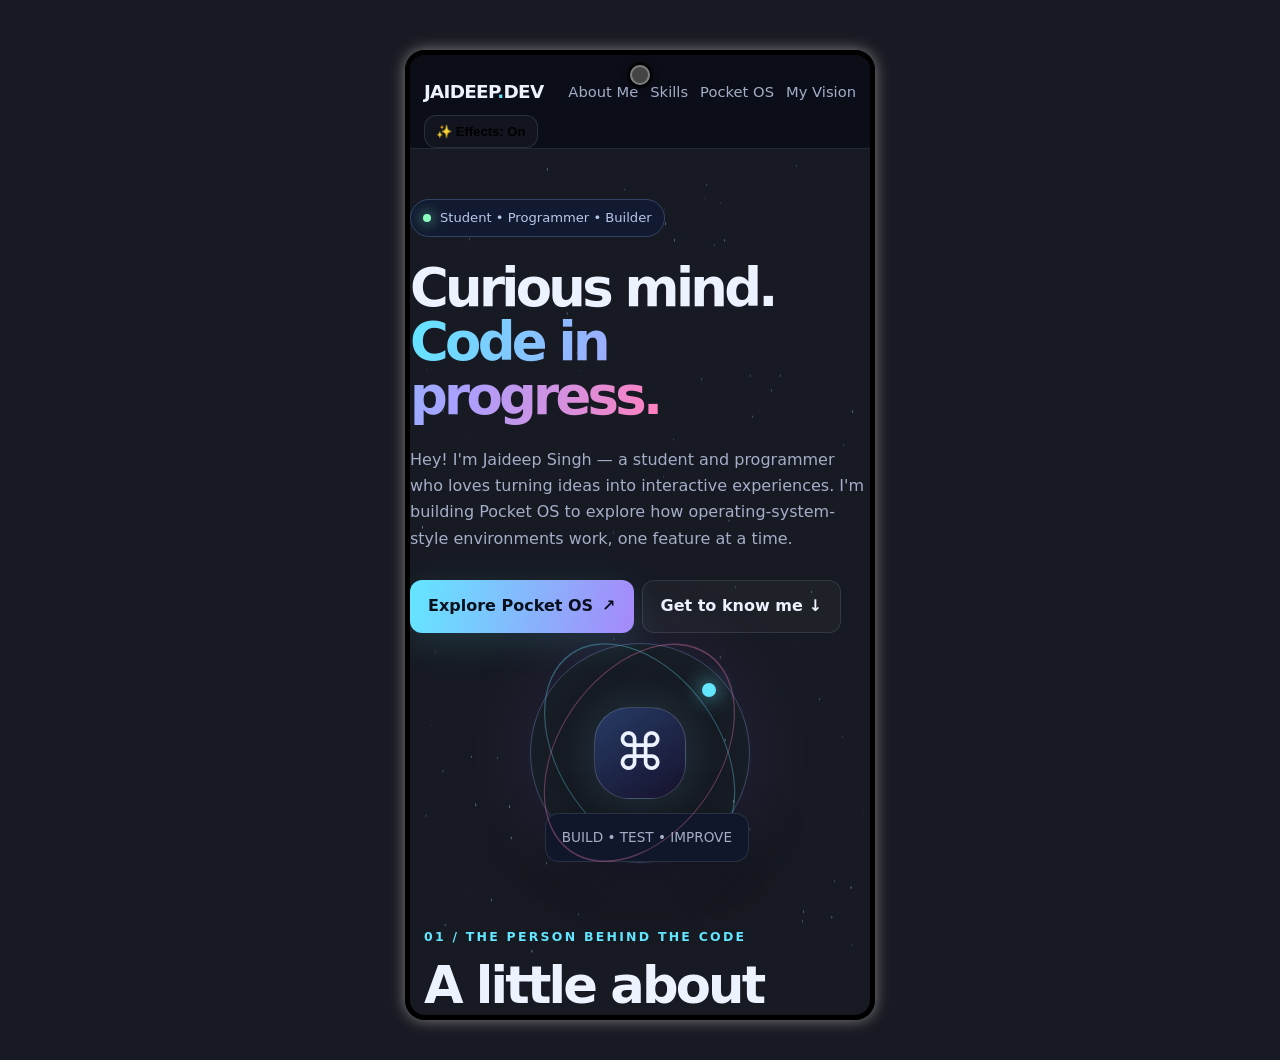
==== about.html @ 1006ee3d "Add files via upload" ====
<!DOCTYPE html>
<html lang="en">
<head>
<meta charset="UTF-8">
<meta name="viewport" content="width=device-width, initial-scale=1.0">
<meta name="theme-color" content="#080b16">
<meta name="description" content="About Jaideep Singh and Pocket OS — a creative operating-system-inspired web project.">
<title>About Us — Jaideep Singh & Pocket OS</title>
<style>
:root{--bg:#080b16;--panel:rgba(17,24,45,.76);--line:rgba(148,163,184,.18);--text:#edf2ff;--muted:#a4aec8;--cyan:#63e6ff;--violet:#a78bfa;--pink:#ff80bf;--green:#8bffbd}
*{box-sizing:border-box}html{scroll-behavior:smooth}body{margin:0;background:radial-gradient(ellipse at 12% 5%,#18234b 0,transparent 35%),radial-gradient(ellipse at 90% 35%,#281448 0,transparent 30%),var(--bg);color:var(--text);font-family:Inter,ui-sans-serif,system-ui,-apple-system,BlinkMacSystemFont,"Segoe UI",sans-serif;line-height:1.65;overflow-x:hidden}
#stars{position:fixed;inset:0;width:100%;height:100%;pointer-events:none;z-index:-1;opacity:.7}
a{color:inherit;text-decoration:none}.wrap{width:min(1120px,92%);margin:auto}.nav{position:sticky;top:0;z-index:10;background:rgba(8,11,22,.76);backdrop-filter:blur(16px);border-bottom:1px solid var(--line)}.nav-inner{height:72px;display:flex;align-items:center;justify-content:space-between;gap:20px}.brand{font-weight:850;letter-spacing:-.04em;font-size:1.15rem}.brand span{color:var(--cyan)}.nav-links{display:flex;gap:24px;color:var(--muted);font-size:.92rem}.nav-links a:hover{color:var(--cyan)}.menu-btn{display:none;background:none;color:var(--text);border:1px solid var(--line);border-radius:10px;padding:8px 12px;font-size:1.1rem}
.hero{padding:100px 0 82px;display:grid;grid-template-columns:1.2fr .8fr;align-items:center;gap:60px;min-height:570px}.eyebrow{display:inline-flex;align-items:center;gap:9px;border:1px solid #334466;background:#111a30;padding:7px 12px;border-radius:999px;color:#b8c8e9;font-size:.82rem}.pulse{width:8px;height:8px;background:var(--green);border-radius:50%;box-shadow:0 0 14px var(--green);animation:pulse 1.8s infinite}@keyframes pulse{50%{opacity:.4;transform:scale(.8)}}h1{font-size:clamp(2.8rem,6vw,5.5rem);line-height:1.02;letter-spacing:-.07em;margin:24px 0}h1 .gradient{background:linear-gradient(100deg,var(--cyan),#a9a0ff 55%,var(--pink));-webkit-background-clip:text;background-clip:text;color:transparent}.lead{color:var(--muted);font-size:1.12rem;max-width:650px}.actions{display:flex;gap:12px;flex-wrap:wrap;margin-top:28px}.btn{display:inline-flex;align-items:center;justify-content:center;gap:9px;border-radius:12px;padding:12px 18px;font-weight:750;border:1px solid var(--line);transition:transform .2s,box-shadow .2s}.btn:hover{transform:translateY(-3px)}.btn-primary{background:linear-gradient(100deg,#63e6ff,#a78bfa);color:#09101e;border:0;box-shadow:0 10px 35px #63e6ff22}.btn-secondary{background:#ffffff08}.visual{position:relative;display:grid;place-items:center;min-height:350px}.orbital{width:min(330px,75vw);aspect-ratio:1;border-radius:50%;border:1px solid #91a8ff55;display:grid;place-items:center;position:relative;box-shadow:0 0 80px #8b5cf622,inset 0 0 55px #63e6ff0b;animation:float 6s ease-in-out infinite}.orbital:before,.orbital:after{content:"";position:absolute;border:1px solid #63e6ff55;border-radius:50%;inset:13%;transform:rotate(55deg) scaleX(1.5)}.orbital:after{transform:rotate(-55deg) scaleX(1.5);border-color:#ff80bf55}.core{width:130px;height:130px;border-radius:35px;display:grid;place-items:center;font-size:3.2rem;background:linear-gradient(145deg,#263b65,#17132e);border:1px solid #ffffff2c;box-shadow:0 0 45px #63e6ff28}.satellite{position:absolute;width:14px;height:14px;border-radius:50%;background:var(--cyan);box-shadow:0 0 20px var(--cyan);top:18%;right:15%}.orbit-label{position:absolute;bottom:0;right:0;background:#10172b;border:1px solid var(--line);padding:12px 16px;border-radius:14px;color:var(--muted);font-size:.85rem;box-shadow:0 20px 60px #0005}@keyframes float{50%{transform:translateY(-12px) rotate(2deg)}}
section{padding:76px 0}.section-head{max-width:700px;margin-bottom:32px}.kicker{color:var(--cyan);font-size:.78rem;text-transform:uppercase;letter-spacing:.18em;font-weight:800}.section-head h2{font-size:clamp(2rem,4vw,3.2rem);letter-spacing:-.055em;line-height:1.1;margin:10px 0}.section-head p{color:var(--muted)}.grid{display:grid;grid-template-columns:repeat(3,1fr);gap:16px}.card{background:linear-gradient(145deg,#111a30c9,#0e1324d9);border:1px solid var(--line);border-radius:20px;padding:24px;transition:transform .25s,border-color .25s;position:relative;overflow:hidden}.card:hover{transform:translateY(-6px);border-color:#63e6ff66}.card-icon{width:45px;height:45px;border-radius:13px;display:grid;place-items:center;background:#63e6ff13;border:1px solid #63e6ff2a;font-size:1.35rem;margin-bottom:18px}.card h3{margin:0 0 8px;font-size:1.15rem}.card p{color:var(--muted);margin:0;font-size:.96rem}.tags{display:flex;flex-wrap:wrap;gap:9px;margin-top:20px}.tag{font-size:.83rem;padding:7px 11px;border-radius:9px;background:#111a30;border:1px solid #ffffff16;color:#d9e6ff}.about-layout{display:grid;grid-template-columns:1fr 1fr;gap:22px;align-items:stretch}.feature-panel{border-radius:24px;padding:30px;background:linear-gradient(135deg,#111a30,#17102b);border:1px solid var(--line)}.feature-panel h3{font-size:1.5rem;letter-spacing:-.04em;margin:8px 0 12px}.feature-panel p{color:var(--muted)}.mini-terminal{margin-top:22px;border:1px solid #334155;border-radius:14px;overflow:hidden;background:#070b14;font: .88rem/1.8 ui-monospace,SFMono-Regular,Consolas,monospace}.terminal-top{padding:9px 13px;border-bottom:1px solid #263247;color:#94a3b8;display:flex;gap:6px}.dot{width:8px;height:8px;border-radius:50%;background:#ff718b}.dot:nth-child(2){background:#ffd166}.dot:nth-child(3){background:#8bffbd}.terminal-body{padding:15px;color:#a9bddc}.terminal-body b{color:var(--green);font-weight:500}.terminal-body span{color:var(--cyan)}.timeline{display:grid;gap:15px}.step{display:grid;grid-template-columns:44px 1fr;gap:14px;align-items:start}.step-num{width:40px;height:40px;border:1px solid #63e6ff55;background:#63e6ff0d;border-radius:12px;display:grid;place-items:center;color:var(--cyan);font-weight:800}.step h4{margin:0 0 4px}.step p{margin:0;color:var(--muted);font-size:.94rem}.note{border-left:3px solid var(--violet);padding:13px 16px;background:#a78bfa0b;color:#c8c9e8;border-radius:0 12px 12px 0;margin-top:20px;font-size:.92rem}.cta{padding:42px;border-radius:28px;border:1px solid #63e6ff35;background:radial-gradient(ellipse at 100% 0,#30235b80,transparent 50%),linear-gradient(130deg,#111a30,#101225);display:flex;align-items:center;justify-content:space-between;gap:30px}.cta h2{font-size:clamp(1.8rem,4vw,2.8rem);letter-spacing:-.05em;line-height:1.1;margin:0 0 10px}.cta p{color:var(--muted);margin:0}.footer{border-top:1px solid var(--line);padding:30px 0;color:var(--muted);font-size:.88rem}.footer-inner{display:flex;justify-content:space-between;gap:15px;flex-wrap:wrap}.reveal{opacity:0;transform:translateY(22px);transition:opacity .7s ease,transform .7s ease}.reveal.visible{opacity:1;transform:none}.top-btn{position:fixed;right:20px;bottom:20px;width:44px;height:44px;border-radius:13px;background:#151d34;border:1px solid var(--line);color:var(--text);font-size:1.1rem;display:none;cursor:pointer;z-index:5}.top-btn.show{display:block}
@media(max-width:780px){.hero{grid-template-columns:1fr;gap:20px;padding:70px 0 45px}.visual{min-height:300px}.grid{grid-template-columns:1fr 1fr}.about-layout{grid-template-columns:1fr}.nav-links{display:none;position:absolute;top:72px;left:0;right:0;background:#0b1020;padding:20px 4%;border-bottom:1px solid var(--line);flex-direction:column;gap:15px}.nav-links.open{display:flex}.menu-btn{display:block}.cta{align-items:flex-start;flex-direction:column}}@media(max-width:520px){.grid{grid-template-columns:1fr}.hero{padding-top:55px}section{padding:55px 0}.card,.feature-panel{padding:21px}.cta{padding:27px}.orbital{width:260px}.core{width:105px;height:105px;font-size:2.5rem}}body.calm-motion *,body.calm-motion *::before,body.calm-motion *::after{animation:none!important;transition:none!important;scroll-behavior:auto!important}body.calm-motion #stars{opacity:.2}@media(prefers-reduced-motion:reduce){*,*::before,*::after{animation-duration:.01ms!important;animation-iteration-count:1!important;scroll-behavior:auto!important;transition-duration:.01ms!important}.reveal{opacity:1;transform:none}}

/* Phone-shaped viewport */
body{min-height:100vh;display:flex;justify-content:center;align-items:flex-start;padding:50px 12px 40px;background:#171a22}
.phone-shell{width:min(470px,100%);height:min(970px,calc(100vh - 32px));min-height:520px;max-width:100%;margin:0 auto;position:relative;overflow-x:hidden;overflow-y:auto;box-sizing:border-box;border:5px solid #000;border-radius:20px;box-shadow:0 0 15px grey; background-color: black,radial-gradient(ellipse at top,#18234b,#080b16 65%);background-size:cover;background-position:center;background-repeat:no-repeat;isolation:isolate;scrollbar-width:thin;scrollbar-color:#48536b #080b16}
.phone-shell #stars{position:absolute;inset:0;width:100%;height:100%;z-index:-1}
.phone-shell .cam-circle{width:20px;height:20px;border:2px solid grey;background:#444;border-radius:50%;position:absolute;left:50%;top:5px;margin:5px 0 0;transform:translateX(-50%);box-sizing:border-box;z-index:20;box-shadow:0 0 0 3px #0008,0 0 8px #000}
.phone-shell .nav{position:sticky;top:0}
.phone-shell .nav-inner{padding-top:22px}
.phone-shell .hero{padding-top:55px}
.phone-shell .top-btn{position:sticky;float:right;bottom:12px;margin-right:12px}
@media(max-width:520px){body{padding:20px 8px}.phone-shell{height:min(970px,calc(100vh - 40px));width:470px}}
/* ===== Laptop / Tablet: fixed phone size ===== */
@media (min-width: 481px) {
    body {
        padding: 50px 12px 40px;
    }
    .phone-shell {
        width: 470px;
        max-width: 100%;
        height: 970px;
    }
}

/* ===== Mobile: fixed phone size (full screen) ===== */
@media (max-width: 480px) {
    body {
        padding: 0px;
    }
    .phone-shell {
        width: 100vw;
        max-width: 100vw;
        height: 100vh;
        height: 100dvh;
        min-height: 0px;
        border: none;
        border-radius: 0px;
        box-shadow: none;
    }
}

/* Keep every child inside the phone's inner viewport */
.phone-shell,.phone-shell *{box-sizing:border-box;min-width:0}
.phone-shell img,.phone-shell svg,.phone-shell video,.phone-shell canvas{max-width:100%}
.phone-shell .wrap{width:100%;max-width:100%;padding-left:14px;padding-right:14px;margin-left:auto;margin-right:auto}
.phone-shell .nav-inner{height:auto;min-height:64px;gap:8px;flex-wrap:wrap}
.phone-shell .nav-links{gap:12px}
.phone-shell .hero{grid-template-columns:minmax(0,1fr);gap:10px;padding:50px 0 30px;min-height:0}
.phone-shell .hero>div:first-child{min-width:0}
.phone-shell h1{font-size:clamp(2rem,9vw,3.3rem);overflow-wrap:anywhere}
.phone-shell .lead{font-size:1rem}
.phone-shell .visual{min-height:220px}
.phone-shell .orbital{width:min(220px,72vw)}
.phone-shell .core{width:92px;height:92px}
.phone-shell section{padding:34px 0}
.phone-shell .grid{grid-template-columns:minmax(0,1fr);gap:12px}
.phone-shell .about-layout{grid-template-columns:minmax(0,1fr);gap:12px}
.phone-shell .card,.phone-shell .feature-panel{padding:17px;border-radius:16px}
.phone-shell .cta{padding:22px;gap:18px}
.phone-shell .footer-inner{flex-direction:column;gap:8px}
.phone-shell .tags{gap:6px}
.phone-shell .tag{overflow-wrap:anywhere}
.phone-shell .actions{gap:8px}
.phone-shell .btn{max-width:100%;white-space:normal}
.phone-shell .nav-links.open{left:0;right:0;width:100%}
.phone-shell .mini-terminal{max-width:100%;overflow:hidden}
.phone-shell .terminal-body{overflow-wrap:anywhere}
.phone-shell .step{grid-template-columns:38px minmax(0,1fr)}
.phone-shell .step-num{width:34px;height:34px}
.phone-shell .top-btn{position:sticky;float:right;bottom:12px;margin-right:12px}
@media(min-width:430px){
 .phone-shell .grid{grid-template-columns:repeat(2,minmax(0,1fr))}
 .phone-shell .grid .card:last-child:nth-child(odd){grid-column:1/-1}
}
@media(max-width:380px){
 .phone-shell{border-width:4px;border-radius:17px}
 .phone-shell .wrap{padding-left:10px;padding-right:10px}
 .phone-shell .nav-inner{padding-top:20px}
 .phone-shell .brand{font-size:1rem}
 .phone-shell .card,.phone-shell .feature-panel{padding:14px}
 .phone-shell .cta{padding:17px}
 .phone-shell .btn{padding:10px 12px;font-size:.9rem}
}

</style>
</head>
<body>
<div class="phone-shell" id="phoneShell">
<div class="cam-circle" id="cam-circle" aria-label="Front camera"></div>
<canvas id="stars" aria-hidden="true"></canvas>
<header class="nav"><div class="wrap nav-inner"><a class="brand" href="#home">JAIDEEP<span>.</span>DEV</a><nav class="nav-links" id="navLinks"><a href="#about">About Me</a><a href="#skills">Skills</a><a href="#pocket-os">Pocket OS</a><a href="#vision">My Vision</a></nav><div style="display:flex;gap:8px;align-items:center"><button class="btn btn-secondary" id="motionBtn" type="button" style="padding:8px 11px;font-size:.82rem" aria-pressed="false">✨ Effects: On</button><button class="menu-btn" id="menuBtn" aria-label="Toggle navigation" aria-expanded="false">☰</button></div></div></header>
<main id="home">
<div class="wrap hero"><div><div class="eyebrow"><span class="pulse"></span> Student • Programmer • Builder</div><h1>Curious mind.<br><span class="gradient">Code in progress.</span></h1><p class="lead">Hey! I'm Jaideep Singh — a student and programmer who loves turning ideas into interactive experiences. I'm building Pocket OS to explore how operating-system-style environments work, one feature at a time.</p><div class="actions"><a class="btn btn-primary" href="#pocket-os">Explore Pocket OS <span>↗</span></a><a class="btn btn-secondary" href="#about">Get to know me ↓</a></div></div><div class="visual" aria-label="Animated abstract orbit illustration"><div class="orbital"><div class="core">⌘</div><span class="satellite"></span><div class="orbit-label">BUILD • TEST • IMPROVE</div></div></div></div>
<section id="about"><div class="wrap"><div class="section-head reveal"><div class="kicker">01 / The person behind the code</div><h2>A little about me.</h2><p>I'm a 14-year-old student in Class 9 who enjoys programming, experimenting with web technologies, and learning by making things. I believe every project — even a buggy one — can teach you something valuable.</p></div><div class="grid"><article class="card reveal"><div class="card-icon">🎓</div><h3>Student first</h3><p>I'm currently in Class 9, balancing school with curiosity-driven coding projects and learning new concepts along the way.</p></article><article class="card reveal"><div class="card-icon">💻</div><h3>Hands-on learner</h3><p>I learn by building, testing, fixing mistakes, and trying again. Practical projects help me understand how code works in the real world.</p></article><article class="card reveal"><div class="card-icon">🚀</div><h3>Always improving</h3><p>I don't expect every project to be perfect. I treat bugs as part of development and keep improving my work step by step.</p></article></div></div></section>
<section id="skills"><div class="wrap"><div class="section-head reveal"><div class="kicker">02 / My toolbox</div><h2>Technologies I work with.</h2><p>These are the languages and tools I explore to create websites, logic, and small applications.</p></div><div class="about-layout"><div class="feature-panel reveal"><div class="kicker">Web development</div><h3>From pixels to interactions.</h3><p>HTML gives a page its structure, CSS shapes its appearance, and JavaScript makes it interactive. Together, they are the core tools behind Pocket OS.</p><div class="tags"><span class="tag">HTML5</span><span class="tag">CSS3</span><span class="tag">JavaScript</span></div></div><div class="feature-panel reveal"><div class="kicker">Programming & backend</div><h3>Exploring beyond the browser.</h3><p>I also work with general-purpose programming and backend tools to broaden my understanding of how software is built.</p><div class="tags"><span class="tag">Python</span><span class="tag">C++</span><span class="tag">Flask</span></div></div></div><p class="note reveal">My skills are a work in progress. I'm still learning, practicing, and discovering better ways to write and organize code.</p></div></section>
<section id="pocket-os"><div class="wrap"><div class="section-head reveal"><div class="kicker">03 / The main project</div><h2>Meet <span style="color:var(--cyan)">Pocket OS.</span></h2><p>A browser-based, operating-system-inspired project made for fun, curiosity, and learning. It is my way of exploring the ideas that make a desktop environment feel like a system.</p></div><div class="about-layout"><div class="feature-panel reveal"><div class="card-icon">▣</div><h3>A mini desktop experience</h3><p>Pocket OS is built primarily with vanilla HTML, CSS, and JavaScript — without relying on a large front-end framework for its core interface. The goal is to experiment with familiar desktop-style interactions inside a web page.</p><p>Depending on the features implemented, a project like this can include a desktop layout, app-like panels, menus, windows, settings, and small utilities. Each feature is an opportunity to learn how interface state and interactions fit together.</p><div class="tags"><span class="tag">Vanilla JavaScript</span><span class="tag">HTML</span><span class="tag">CSS</span><span class="tag">UI experiments</span></div></div><div class="feature-panel reveal"><div class="kicker">Why I started</div><h3>Curiosity over perfection.</h3><p>I started Pocket OS for fun because I wanted to understand what goes into making an operating system and a desktop-like environment. I wanted to explore the moving parts, the design decisions, and the logic behind interactive software.</p><div class="mini-terminal"><div class="terminal-top"><i class="dot"></i><i class="dot"></i><i class="dot"></i><span style="margin-left:8px">pocket-os / dev-log</span></div><div class="terminal-body"><div><span>></span> project.start()</div><div><span>></span> learn_by_building = <b>true</b></div><div><span>></span> bugs_found = <b>"a lot"</b></div><div><span>></span> keep_improving()</div><div><span>></span> <b>Ready for the next update_</b></div></div></div></div></div><div class="grid" style="margin-top:18px"><article class="card reveal"><div class="card-icon">🧩</div><h3>Learning by connecting pieces</h3><p>Building a desktop-like interface teaches me how components, events, styling, and application state can work together.</p></article><article class="card reveal"><div class="card-icon">🐛</div><h3>Bugs are part of the journey</h3><p>Pocket OS still has bugs and rough edges. I know it isn't perfect, and I'm working to fix issues and improve it as I learn more.</p></article><article class="card reveal"><div class="card-icon">🔧</div><h3>Small, steady updates</h3><p>My approach is to experiment, notice what doesn't work, make changes, and keep moving forward rather than waiting for everything to be perfect.</p></article></div><p class="note reveal"><strong>Quick clarification:</strong> Pocket OS is a learning project that runs in a browser; it is not a replacement for a real operating system or a claim to implement a full OS kernel. The project is about exploring OS-inspired ideas through web development.</p></div></section>
<section id="vision"><div class="wrap"><div class="section-head reveal"><div class="kicker">04 / The process</div><h2>How I like to build.</h2><p>Every project is a cycle of ideas, experiments, discoveries, and improvements.</p></div><div class="about-layout"><div class="timeline reveal"><div class="step"><div class="step-num">01</div><div><h4>Imagine</h4><p>Start with an idea and think about what the experience should do.</p></div></div><div class="step"><div class="step-num">02</div><div><h4>Build</h4><p>Turn the idea into a working experiment using the tools I know.</p></div></div><div class="step"><div class="step-num">03</div><div><h4>Test & debug</h4><p>Try it out, find bugs, and understand why something behaves unexpectedly.</p></div></div><div class="step"><div class="step-num">04</div><div><h4>Improve</h4><p>Make changes, learn from the process, and plan the next feature.</p></div></div></div><div class="feature-panel reveal"><div class="kicker">Looking ahead</div><h3>There's always more to learn.</h3><p>I want to keep growing as a programmer, make Pocket OS more stable and useful, explore new ideas, and strengthen my understanding of software development.</p><p>For me, success isn't only about finishing a project. It's also about understanding more today than I did yesterday.</p><div class="tags"><span class="tag">Curiosity</span><span class="tag">Consistency</span><span class="tag">Creativity</span><span class="tag">Learning</span></div></div></div></div></section>
<section><div class="wrap"><div class="cta reveal"><div><h2>Thanks for stopping by.</h2><p>This is just one part of my coding journey — Pocket OS and I are still evolving.</p></div><a class="btn btn-primary" href="#home">Back to top ↑</a></div></section>
</main>
<footer class="footer"><div class="wrap footer-inner"><span>© <span id="year"></span> Jaideep Singh · Built with curiosity.</span><span>Made with HTML, CSS & vanilla JavaScript</span></div></footer><button class="top-btn" id="topBtn" aria-label="Back to top">↑</button>
</div><!-- /phone-shell -->
<script>
const canvas=document.getElementById('stars'),ctx=canvas.getContext('2d');let stars=[],w=0,h=0;
function resize(){w=canvas.width=window.innerWidth*devicePixelRatio;h=canvas.height=window.innerHeight*devicePixelRatio;canvas.style.width=window.innerWidth+'px';canvas.style.height=window.innerHeight+'px';stars=Array.from({length:Math.min(130,Math.floor(window.innerWidth/9))},()=>({x:Math.random()*w,y:Math.random()*h,r:Math.random()*1.5+.3,a:Math.random()*.55+.15,s:Math.random()*.18+.03}));}
function draw(){ctx.clearRect(0,0,w,h);for(const p of stars){p.a+=Math.sin(Date.now()*.001*p.s+p.x)*.001;ctx.fillStyle=`rgba(175,210,255,${Math.max(.08,Math.min(.8,p.a))})`;ctx.beginPath();ctx.arc(p.x,p.y,p.r*devicePixelRatio,0,Math.PI*2);ctx.fill();}requestAnimationFrame(draw)}
resize();draw();window.addEventListener('resize',resize);
const observer=new IntersectionObserver(entries=>entries.forEach(e=>{if(e.isIntersecting){e.target.classList.add('visible');observer.unobserve(e.target)}}),{threshold:.12});document.querySelectorAll('.reveal').forEach(el=>observer.observe(el));
const menuBtn=document.getElementById('menuBtn'),navLinks=document.getElementById('navLinks');menuBtn.addEventListener('click',()=>{const open=navLinks.classList.toggle('open');menuBtn.setAttribute('aria-expanded',String(open));menuBtn.textContent=open?'✕':'☰'});navLinks.querySelectorAll('a').forEach(a=>a.addEventListener('click',()=>{navLinks.classList.remove('open');menuBtn.setAttribute('aria-expanded','false');menuBtn.textContent='☰'}));
const topBtn=document.getElementById('topBtn');window.addEventListener('scroll',()=>topBtn.classList.toggle('show',window.scrollY>450));topBtn.addEventListener('click',()=>window.scrollTo({top:0,behavior:'smooth'}));document.getElementById('year').textContent=new Date().getFullYear();
const motionBtn=document.getElementById('motionBtn');motionBtn.addEventListener('click',()=>{const calm=document.body.classList.toggle('calm-motion');motionBtn.setAttribute('aria-pressed',String(!calm));motionBtn.textContent=calm?'✨ Effects: Off':'✨ Effects: On';});
</script>
</body>
</html>
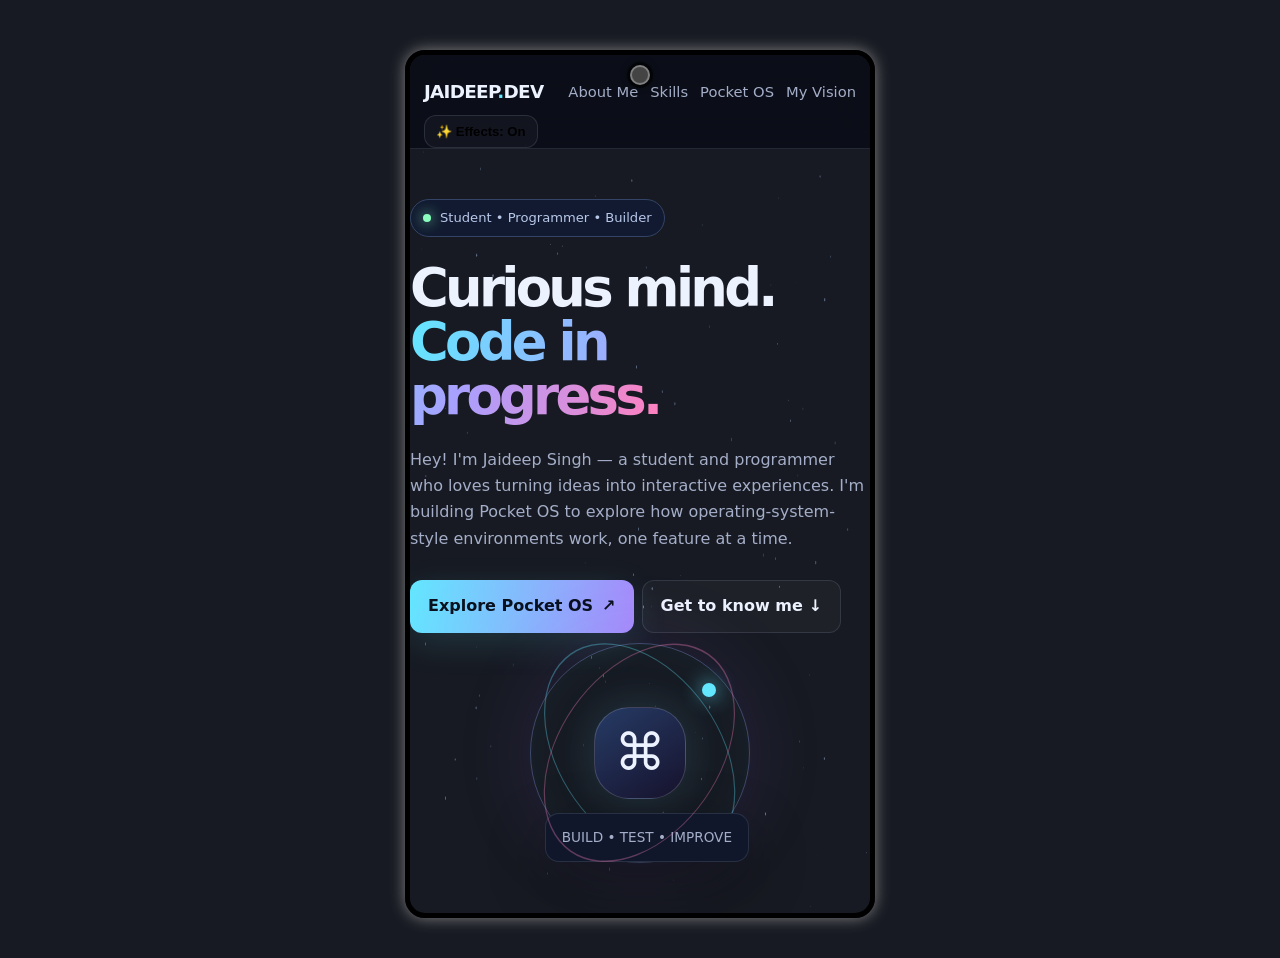
==== commit 68758aa6: "Add files via upload" ====
--- a/about.html
+++ b/about.html
@@ -27,31 +27,46 @@
 @media(max-width:520px){body{padding:20px 8px}.phone-shell{height:min(970px,calc(100vh - 40px));width:470px}}
 /* ===== Laptop / Tablet: fixed phone size ===== */
 @media (min-width: 481px) {
-    body {
-        padding: 50px 12px 40px;
-    }
-    .phone-shell {
-        width: 470px;
-        max-width: 100%;
-        height: 970px;
-    }
+    :root{--bg:#080b16;--panel:rgba(17,24,45,.76);--line:rgba(148,163,184,.18);--text:#edf2ff;--muted:#a4aec8;--cyan:#63e6ff;--violet:#a78bfa;--pink:#ff80bf;--green:#8bffbd}
+    *{box-sizing:border-box}html{scroll-behavior:smooth}body{margin:0;background:radial-gradient(ellipse at 12% 5%,#18234b 0,transparent 35%),radial-gradient(ellipse at 90% 35%,#281448 0,transparent 30%),var(--bg);color:var(--text);font-family:Inter,ui-sans-serif,system-ui,-apple-system,BlinkMacSystemFont,"Segoe UI",sans-serif;line-height:1.65;overflow-x:hidden}
+    #stars{position:fixed;inset:0;width:100%;height:100%;pointer-events:none;z-index:-1;opacity:.7}
+    a{color:inherit;text-decoration:none}.wrap{width:min(1120px,92%);margin:auto}.nav{position:sticky;top:0;z-index:10;background:rgba(8,11,22,.76);backdrop-filter:blur(16px);border-bottom:1px solid var(--line)}.nav-inner{height:72px;display:flex;align-items:center;justify-content:space-between;gap:20px}.brand{font-weight:850;letter-spacing:-.04em;font-size:1.15rem}.brand span{color:var(--cyan)}.nav-links{display:flex;gap:24px;color:var(--muted);font-size:.92rem}.nav-links a:hover{color:var(--cyan)}.menu-btn{display:none;background:none;color:var(--text);border:1px solid var(--line);border-radius:10px;padding:8px 12px;font-size:1.1rem}
+    .hero{padding:100px 0 82px;display:grid;grid-template-columns:1.2fr .8fr;align-items:center;gap:60px;min-height:570px}.eyebrow{display:inline-flex;align-items:center;gap:9px;border:1px solid #334466;background:#111a30;padding:7px 12px;border-radius:999px;color:#b8c8e9;font-size:.82rem}.pulse{width:8px;height:8px;background:var(--green);border-radius:50%;box-shadow:0 0 14px var(--green);animation:pulse 1.8s infinite}@keyframes pulse{50%{opacity:.4;transform:scale(.8)}}h1{font-size:clamp(2.8rem,6vw,5.5rem);line-height:1.02;letter-spacing:-.07em;margin:24px 0}h1 .gradient{background:linear-gradient(100deg,var(--cyan),#a9a0ff 55%,var(--pink));-webkit-background-clip:text;background-clip:text;color:transparent}.lead{color:var(--muted);font-size:1.12rem;max-width:650px}.actions{display:flex;gap:12px;flex-wrap:wrap;margin-top:28px}.btn{display:inline-flex;align-items:center;justify-content:center;gap:9px;border-radius:12px;padding:12px 18px;font-weight:750;border:1px solid var(--line);transition:transform .2s,box-shadow .2s}.btn:hover{transform:translateY(-3px)}.btn-primary{background:linear-gradient(100deg,#63e6ff,#a78bfa);color:#09101e;border:0;box-shadow:0 10px 35px #63e6ff22}.btn-secondary{background:#ffffff08}.visual{position:relative;display:grid;place-items:center;min-height:350px}.orbital{width:min(330px,75vw);aspect-ratio:1;border-radius:50%;border:1px solid #91a8ff55;display:grid;place-items:center;position:relative;box-shadow:0 0 80px #8b5cf622,inset 0 0 55px #63e6ff0b;animation:float 6s ease-in-out infinite}.orbital:before,.orbital:after{content:"";position:absolute;border:1px solid #63e6ff55;border-radius:50%;inset:13%;transform:rotate(55deg) scaleX(1.5)}.orbital:after{transform:rotate(-55deg) scaleX(1.5);border-color:#ff80bf55}.core{width:130px;height:130px;border-radius:35px;display:grid;place-items:center;font-size:3.2rem;background:linear-gradient(145deg,#263b65,#17132e);border:1px solid #ffffff2c;box-shadow:0 0 45px #63e6ff28}.satellite{position:absolute;width:14px;height:14px;border-radius:50%;background:var(--cyan);box-shadow:0 0 20px var(--cyan);top:18%;right:15%}.orbit-label{position:absolute;bottom:0;right:0;background:#10172b;border:1px solid var(--line);padding:12px 16px;border-radius:14px;color:var(--muted);font-size:.85rem;box-shadow:0 20px 60px #0005}@keyframes float{50%{transform:translateY(-12px) rotate(2deg)}}
+    section{padding:76px 0}.section-head{max-width:700px;margin-bottom:32px}.kicker{color:var(--cyan);font-size:.78rem;text-transform:uppercase;letter-spacing:.18em;font-weight:800}.section-head h2{font-size:clamp(2rem,4vw,3.2rem);letter-spacing:-.055em;line-height:1.1;margin:10px 0}.section-head p{color:var(--muted)}.grid{display:grid;grid-template-columns:repeat(3,1fr);gap:16px}.card{background:linear-gradient(145deg,#111a30c9,#0e1324d9);border:1px solid var(--line);border-radius:20px;padding:24px;transition:transform .25s,border-color .25s;position:relative;overflow:hidden}.card:hover{transform:translateY(-6px);border-color:#63e6ff66}.card-icon{width:45px;height:45px;border-radius:13px;display:grid;place-items:center;background:#63e6ff13;border:1px solid #63e6ff2a;font-size:1.35rem;margin-bottom:18px}.card h3{margin:0 0 8px;font-size:1.15rem}.card p{color:var(--muted);margin:0;font-size:.96rem}.tags{display:flex;flex-wrap:wrap;gap:9px;margin-top:20px}.tag{font-size:.83rem;padding:7px 11px;border-radius:9px;background:#111a30;border:1px solid #ffffff16;color:#d9e6ff}.about-layout{display:grid;grid-template-columns:1fr 1fr;gap:22px;align-items:stretch}.feature-panel{border-radius:24px;padding:30px;background:linear-gradient(135deg,#111a30,#17102b);border:1px solid var(--line)}.feature-panel h3{font-size:1.5rem;letter-spacing:-.04em;margin:8px 0 12px}.feature-panel p{color:var(--muted)}.mini-terminal{margin-top:22px;border:1px solid #334155;border-radius:14px;overflow:hidden;background:#070b14;font: .88rem/1.8 ui-monospace,SFMono-Regular,Consolas,monospace}.terminal-top{padding:9px 13px;border-bottom:1px solid #263247;color:#94a3b8;display:flex;gap:6px}.dot{width:8px;height:8px;border-radius:50%;background:#ff718b}.dot:nth-child(2){background:#ffd166}.dot:nth-child(3){background:#8bffbd}.terminal-body{padding:15px;color:#a9bddc}.terminal-body b{color:var(--green);font-weight:500}.terminal-body span{color:var(--cyan)}.timeline{display:grid;gap:15px}.step{display:grid;grid-template-columns:44px 1fr;gap:14px;align-items:start}.step-num{width:40px;height:40px;border:1px solid #63e6ff55;background:#63e6ff0d;border-radius:12px;display:grid;place-items:center;color:var(--cyan);font-weight:800}.step h4{margin:0 0 4px}.step p{margin:0;color:var(--muted);font-size:.94rem}.note{border-left:3px solid var(--violet);padding:13px 16px;background:#a78bfa0b;color:#c8c9e8;border-radius:0 12px 12px 0;margin-top:20px;font-size:.92rem}.cta{padding:42px;border-radius:28px;border:1px solid #63e6ff35;background:radial-gradient(ellipse at 100% 0,#30235b80,transparent 50%),linear-gradient(130deg,#111a30,#101225);display:flex;align-items:center;justify-content:space-between;gap:30px}.cta h2{font-size:clamp(1.8rem,4vw,2.8rem);letter-spacing:-.05em;line-height:1.1;margin:0 0 10px}.cta p{color:var(--muted);margin:0}.footer{border-top:1px solid var(--line);padding:30px 0;color:var(--muted);font-size:.88rem}.footer-inner{display:flex;justify-content:space-between;gap:15px;flex-wrap:wrap}.reveal{opacity:0;transform:translateY(22px);transition:opacity .7s ease,transform .7s ease}.reveal.visible{opacity:1;transform:none}.top-btn{position:fixed;right:20px;bottom:20px;width:44px;height:44px;border-radius:13px;background:#151d34;border:1px solid var(--line);color:var(--text);font-size:1.1rem;display:none;cursor:pointer;z-index:5}.top-btn.show{display:block}
+    @media(max-width:780px){.hero{grid-template-columns:1fr;gap:20px;padding:70px 0 45px}.visual{min-height:300px}.grid{grid-template-columns:1fr 1fr}.about-layout{grid-template-columns:1fr}.nav-links{display:none;position:absolute;top:72px;left:0;right:0;background:#0b1020;padding:20px 4%;border-bottom:1px solid var(--line);flex-direction:column;gap:15px}.nav-links.open{display:flex}.menu-btn{display:block}.cta{align-items:flex-start;flex-direction:column}}@media(max-width:520px){.grid{grid-template-columns:1fr}.hero{padding-top:55px}section{padding:55px 0}.card,.feature-panel{padding:21px}.cta{padding:27px}.orbital{width:260px}.core{width:105px;height:105px;font-size:2.5rem}}body.calm-motion *,body.calm-motion *::before,body.calm-motion *::after{animation:none!important;transition:none!important;scroll-behavior:auto!important}body.calm-motion #stars{opacity:.2}@media(prefers-reduced-motion:reduce){*,*::before,*::after{animation-duration:.01ms!important;animation-iteration-count:1!important;scroll-behavior:auto!important;transition-duration:.01ms!important}.reveal{opacity:1;transform:none}}
+    
+    /* Phone-shaped viewport */
+    body{min-height:100vh;display:flex;justify-content:center;align-items:flex-start;padding:50px 12px 40px;background:#171a22}
+    .phone-shell{width:min(470px,100%);height:min(970px,calc(100vh - 32px));min-height:520px;max-width:100%;margin:0 auto;position:relative;overflow-x:hidden;overflow-y:auto;box-sizing:border-box;border:5px solid #000;border-radius:20px;box-shadow:0 0 15px grey; background-color: black,radial-gradient(ellipse at top,#18234b,#080b16 65%);background-size:cover;background-position:center;background-repeat:no-repeat;isolation:isolate;scrollbar-width:thin;scrollbar-color:#48536b #080b16}
+    .phone-shell #stars{position:absolute;inset:0;width:100%;height:100%;z-index:-1}
+    .phone-shell .cam-circle{width:20px;height:20px;border:2px solid grey;background:#444;border-radius:50%;position:absolute;left:50%;top:5px;margin:5px 0 0;transform:translateX(-50%);box-sizing:border-box;z-index:20;box-shadow:0 0 0 3px #0008,0 0 8px #000}
+    .phone-shell .nav{position:sticky;top:0}
+    .phone-shell .nav-inner{padding-top:22px}
+    .phone-shell .hero{padding-top:55px}
+    .phone-shell .top-btn{position:sticky;float:right;bottom:12px;margin-right:12px}
+    @media(max-width:520px){body{padding:20px 8px}.phone-shell{height:min(970px,calc(100vh - 40px));width:470px}}
 }
 
 /* ===== Mobile: fixed phone size (full screen) ===== */
 @media (max-width: 480px) {
-    body {
-        padding: 0px;
-    }
-    .phone-shell {
-        width: 100vw;
-        max-width: 100vw;
-        height: 100vh;
-        height: 100dvh;
-        min-height: 0px;
-        border: none;
-        border-radius: 0px;
-        box-shadow: none;
-    }
+:root{--bg:#080b16;--panel:rgba(17,24,45,.76);--line:rgba(148,163,184,.18);--text:#edf2ff;--muted:#a4aec8;--cyan:#63e6ff;--violet:#a78bfa;--pink:#ff80bf;--green:#8bffbd}
+    *{box-sizing:border-box}html{scroll-behavior:smooth}body{margin:0;background:radial-gradient(ellipse at 12% 5%,#18234b 0,transparent 35%),radial-gradient(ellipse at 90% 35%,#281448 0,transparent 30%),var(--bg);color:var(--text);font-family:Inter,ui-sans-serif,system-ui,-apple-system,BlinkMacSystemFont,"Segoe UI",sans-serif;line-height:1.65;overflow-x:hidden}
+    #stars{position:fixed;inset:0;width:100%;height:100%;pointer-events:none;z-index:-1;opacity:.7}
+    a{color:inherit;text-decoration:none}.wrap{width:min(1120px,92%);margin:auto}.nav{position:sticky;top:0;z-index:10;background:rgba(8,11,22,.76);backdrop-filter:blur(16px);border-bottom:1px solid var(--line)}.nav-inner{height:72px;display:flex;align-items:center;justify-content:space-between;gap:20px}.brand{font-weight:850;letter-spacing:-.04em;font-size:1.15rem}.brand span{color:var(--cyan)}.nav-links{display:flex;gap:24px;color:var(--muted);font-size:.92rem}.nav-links a:hover{color:var(--cyan)}.menu-btn{display:none;background:none;color:var(--text);border:1px solid var(--line);border-radius:10px;padding:8px 12px;font-size:1.1rem}
+    .hero{padding:100px 0 82px;display:grid;grid-template-columns:1.2fr .8fr;align-items:center;gap:60px;min-height:570px}.eyebrow{display:inline-flex;align-items:center;gap:9px;border:1px solid #334466;background:#111a30;padding:7px 12px;border-radius:999px;color:#b8c8e9;font-size:.82rem}.pulse{width:8px;height:8px;background:var(--green);border-radius:50%;box-shadow:0 0 14px var(--green);animation:pulse 1.8s infinite}@keyframes pulse{50%{opacity:.4;transform:scale(.8)}}h1{font-size:clamp(2.8rem,6vw,5.5rem);line-height:1.02;letter-spacing:-.07em;margin:24px 0}h1 .gradient{background:linear-gradient(100deg,var(--cyan),#a9a0ff 55%,var(--pink));-webkit-background-clip:text;background-clip:text;color:transparent}.lead{color:var(--muted);font-size:1.12rem;max-width:650px}.actions{display:flex;gap:12px;flex-wrap:wrap;margin-top:28px}.btn{display:inline-flex;align-items:center;justify-content:center;gap:9px;border-radius:12px;padding:12px 18px;font-weight:750;border:1px solid var(--line);transition:transform .2s,box-shadow .2s}.btn:hover{transform:translateY(-3px)}.btn-primary{background:linear-gradient(100deg,#63e6ff,#a78bfa);color:#09101e;border:0;box-shadow:0 10px 35px #63e6ff22}.btn-secondary{background:#ffffff08}.visual{position:relative;display:grid;place-items:center;min-height:350px}.orbital{width:min(330px,75vw);aspect-ratio:1;border-radius:50%;border:1px solid #91a8ff55;display:grid;place-items:center;position:relative;box-shadow:0 0 80px #8b5cf622,inset 0 0 55px #63e6ff0b;animation:float 6s ease-in-out infinite}.orbital:before,.orbital:after{content:"";position:absolute;border:1px solid #63e6ff55;border-radius:50%;inset:13%;transform:rotate(55deg) scaleX(1.5)}.orbital:after{transform:rotate(-55deg) scaleX(1.5);border-color:#ff80bf55}.core{width:130px;height:130px;border-radius:35px;display:grid;place-items:center;font-size:3.2rem;background:linear-gradient(145deg,#263b65,#17132e);border:1px solid #ffffff2c;box-shadow:0 0 45px #63e6ff28}.satellite{position:absolute;width:14px;height:14px;border-radius:50%;background:var(--cyan);box-shadow:0 0 20px var(--cyan);top:18%;right:15%}.orbit-label{position:absolute;bottom:0;right:0;background:#10172b;border:1px solid var(--line);padding:12px 16px;border-radius:14px;color:var(--muted);font-size:.85rem;box-shadow:0 20px 60px #0005}@keyframes float{50%{transform:translateY(-12px) rotate(2deg)}}
+    section{padding:76px 0}.section-head{max-width:700px;margin-bottom:32px}.kicker{color:var(--cyan);font-size:.78rem;text-transform:uppercase;letter-spacing:.18em;font-weight:800}.section-head h2{font-size:clamp(2rem,4vw,3.2rem);letter-spacing:-.055em;line-height:1.1;margin:10px 0}.section-head p{color:var(--muted)}.grid{display:grid;grid-template-columns:repeat(3,1fr);gap:16px}.card{background:linear-gradient(145deg,#111a30c9,#0e1324d9);border:1px solid var(--line);border-radius:20px;padding:24px;transition:transform .25s,border-color .25s;position:relative;overflow:hidden}.card:hover{transform:translateY(-6px);border-color:#63e6ff66}.card-icon{width:45px;height:45px;border-radius:13px;display:grid;place-items:center;background:#63e6ff13;border:1px solid #63e6ff2a;font-size:1.35rem;margin-bottom:18px}.card h3{margin:0 0 8px;font-size:1.15rem}.card p{color:var(--muted);margin:0;font-size:.96rem}.tags{display:flex;flex-wrap:wrap;gap:9px;margin-top:20px}.tag{font-size:.83rem;padding:7px 11px;border-radius:9px;background:#111a30;border:1px solid #ffffff16;color:#d9e6ff}.about-layout{display:grid;grid-template-columns:1fr 1fr;gap:22px;align-items:stretch}.feature-panel{border-radius:24px;padding:30px;background:linear-gradient(135deg,#111a30,#17102b);border:1px solid var(--line)}.feature-panel h3{font-size:1.5rem;letter-spacing:-.04em;margin:8px 0 12px}.feature-panel p{color:var(--muted)}.mini-terminal{margin-top:22px;border:1px solid #334155;border-radius:14px;overflow:hidden;background:#070b14;font: .88rem/1.8 ui-monospace,SFMono-Regular,Consolas,monospace}.terminal-top{padding:9px 13px;border-bottom:1px solid #263247;color:#94a3b8;display:flex;gap:6px}.dot{width:8px;height:8px;border-radius:50%;background:#ff718b}.dot:nth-child(2){background:#ffd166}.dot:nth-child(3){background:#8bffbd}.terminal-body{padding:15px;color:#a9bddc}.terminal-body b{color:var(--green);font-weight:500}.terminal-body span{color:var(--cyan)}.timeline{display:grid;gap:15px}.step{display:grid;grid-template-columns:44px 1fr;gap:14px;align-items:start}.step-num{width:40px;height:40px;border:1px solid #63e6ff55;background:#63e6ff0d;border-radius:12px;display:grid;place-items:center;color:var(--cyan);font-weight:800}.step h4{margin:0 0 4px}.step p{margin:0;color:var(--muted);font-size:.94rem}.note{border-left:3px solid var(--violet);padding:13px 16px;background:#a78bfa0b;color:#c8c9e8;border-radius:0 12px 12px 0;margin-top:20px;font-size:.92rem}.cta{padding:42px;border-radius:28px;border:1px solid #63e6ff35;background:radial-gradient(ellipse at 100% 0,#30235b80,transparent 50%),linear-gradient(130deg,#111a30,#101225);display:flex;align-items:center;justify-content:space-between;gap:30px}.cta h2{font-size:clamp(1.8rem,4vw,2.8rem);letter-spacing:-.05em;line-height:1.1;margin:0 0 10px}.cta p{color:var(--muted);margin:0}.footer{border-top:1px solid var(--line);padding:30px 0;color:var(--muted);font-size:.88rem}.footer-inner{display:flex;justify-content:space-between;gap:15px;flex-wrap:wrap}.reveal{opacity:0;transform:translateY(22px);transition:opacity .7s ease,transform .7s ease}.reveal.visible{opacity:1;transform:none}.top-btn{position:fixed;right:20px;bottom:20px;width:44px;height:44px;border-radius:13px;background:#151d34;border:1px solid var(--line);color:var(--text);font-size:1.1rem;display:none;cursor:pointer;z-index:5}.top-btn.show{display:block}
+    @media(max-width:780px){.hero{grid-template-columns:1fr;gap:20px;padding:70px 0 45px}.visual{min-height:300px}.grid{grid-template-columns:1fr 1fr}.about-layout{grid-template-columns:1fr}.nav-links{display:none;position:absolute;top:72px;left:0;right:0;background:#0b1020;padding:20px 4%;border-bottom:1px solid var(--line);flex-direction:column;gap:15px}.nav-links.open{display:flex}.menu-btn{display:block}.cta{align-items:flex-start;flex-direction:column}}@media(max-width:520px){.grid{grid-template-columns:1fr}.hero{padding-top:55px}section{padding:55px 0}.card,.feature-panel{padding:21px}.cta{padding:27px}.orbital{width:260px}.core{width:105px;height:105px;font-size:2.5rem}}body.calm-motion *,body.calm-motion *::before,body.calm-motion *::after{animation:none!important;transition:none!important;scroll-behavior:auto!important}body.calm-motion #stars{opacity:.2}@media(prefers-reduced-motion:reduce){*,*::before,*::after{animation-duration:.01ms!important;animation-iteration-count:1!important;scroll-behavior:auto!important;transition-duration:.01ms!important}.reveal{opacity:1;transform:none}}
+    
+    /* Phone-shaped viewport */
+    body{min-height:100vh;display:flex;justify-content:center;align-items:flex-start;padding:50px 12px 40px;background:#171a22}
+    .phone-shell{width:min(470px,100%);height:min(970px,calc(100vh - 32px));min-height:520px;max-width:100%;margin:0 auto;position:relative;overflow-x:hidden;overflow-y:auto;box-sizing:border-box;border:5px solid #000;border-radius:20px;box-shadow:0 0 15px grey; background-color: black,radial-gradient(ellipse at top,#18234b,#080b16 65%);background-size:cover;background-position:center;background-repeat:no-repeat;isolation:isolate;scrollbar-width:thin;scrollbar-color:#48536b #080b16}
+    .phone-shell #stars{position:absolute;inset:0;width:100%;height:100%;z-index:-1}
+    .phone-shell .cam-circle{width:20px;height:20px;border:2px solid grey;background:#444;border-radius:50%;position:absolute;left:50%;top:5px;margin:5px 0 0;transform:translateX(-50%);box-sizing:border-box;z-index:20;box-shadow:0 0 0 3px #0008,0 0 8px #000}
+    .phone-shell .nav{position:sticky;top:0}
+    .phone-shell .nav-inner{padding-top:22px}
+    .phone-shell .hero{padding-top:55px}
+    .phone-shell .top-btn{position:sticky;float:right;bottom:12px;margin-right:12px}
+    @media(max-width:520px){body{padding:20px 8px}.phone-shell{height:min(970px,calc(100vh - 40px));width:470px}}
 }
 
 /* Keep every child inside the phone's inner viewport */
